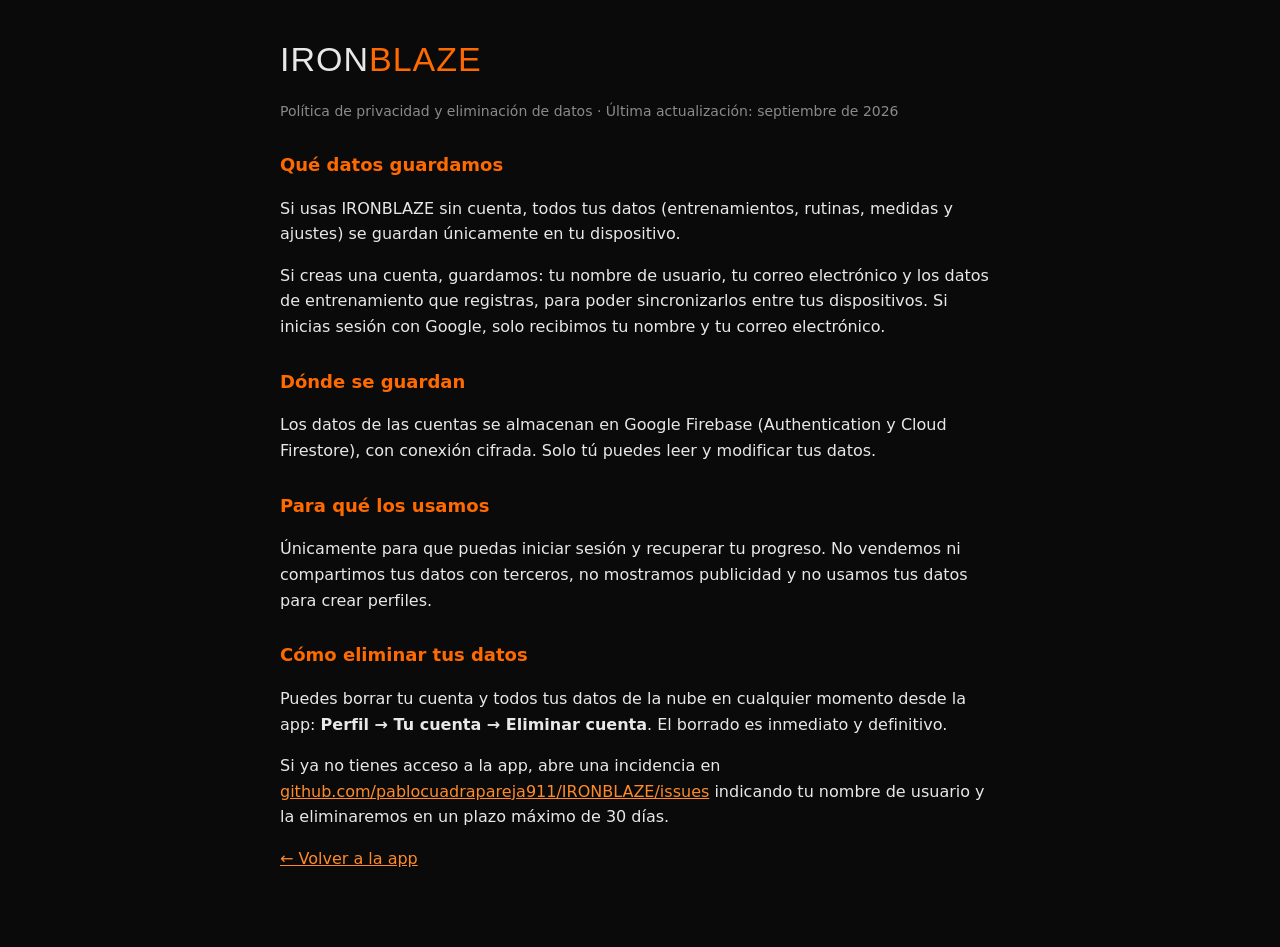
==== privacy.html @ b650caff "1.4.0: index, service worker, privacidad y reglas" ====
<!DOCTYPE html>
<html lang="es">
<head>
  <meta charset="UTF-8">
  <meta name="viewport" content="width=device-width, initial-scale=1">
  <title>Privacidad · IRONBLAZE</title>
  <link rel="icon" href="icon.svg" type="image/svg+xml">
  <style>
    body { margin: 0; background: #0a0a0a; color: #e8e8e8; font: 16px/1.6 system-ui, -apple-system, Segoe UI, Roboto, sans-serif; }
    main { max-width: 720px; margin: 0 auto; padding: 32px 20px 60px; }
    h1 { font-family: Impact, 'Anton', sans-serif; letter-spacing: 1px; font-weight: 400; font-size: 34px; margin: 0 0 4px; }
    h1 b { color: #ff6a00; font-weight: 400; }
    h2 { color: #ff6a00; font-size: 18px; margin-top: 28px; }
    a { color: #ff8a2a; }
    .muted { color: #8a8a8a; font-size: 14px; }
  </style>
</head>
<body>
<main>
  <h1>IRON<b>BLAZE</b></h1>
  <p class="muted">Política de privacidad y eliminación de datos · Última actualización: septiembre de 2026</p>

  <h2>Qué datos guardamos</h2>
  <p>Si usas IRONBLAZE sin cuenta, todos tus datos (entrenamientos, rutinas, medidas y ajustes) se guardan únicamente en tu dispositivo.</p>
  <p>Si creas una cuenta, guardamos: tu nombre de usuario, tu correo electrónico y los datos de entrenamiento que registras, para poder sincronizarlos entre tus dispositivos. Si inicias sesión con Google, solo recibimos tu nombre y tu correo electrónico.</p>

  <h2>Dónde se guardan</h2>
  <p>Los datos de las cuentas se almacenan en Google Firebase (Authentication y Cloud Firestore), con conexión cifrada. Solo tú puedes leer y modificar tus datos.</p>

  <h2>Para qué los usamos</h2>
  <p>Únicamente para que puedas iniciar sesión y recuperar tu progreso. No vendemos ni compartimos tus datos con terceros, no mostramos publicidad y no usamos tus datos para crear perfiles.</p>

  <h2>Cómo eliminar tus datos</h2>
  <p>Puedes borrar tu cuenta y todos tus datos de la nube en cualquier momento desde la app: <b>Perfil → Tu cuenta → Eliminar cuenta</b>. El borrado es inmediato y definitivo.</p>
  <p>Si ya no tienes acceso a la app, abre una incidencia en <a href="https://github.com/pablocuadrapareja911/IRONBLAZE/issues">github.com/pablocuadrapareja911/IRONBLAZE/issues</a> indicando tu nombre de usuario y la eliminaremos en un plazo máximo de 30 días.</p>

  <p class="mt"><a href="./">← Volver a la app</a></p>
</main>
</body>
</html>
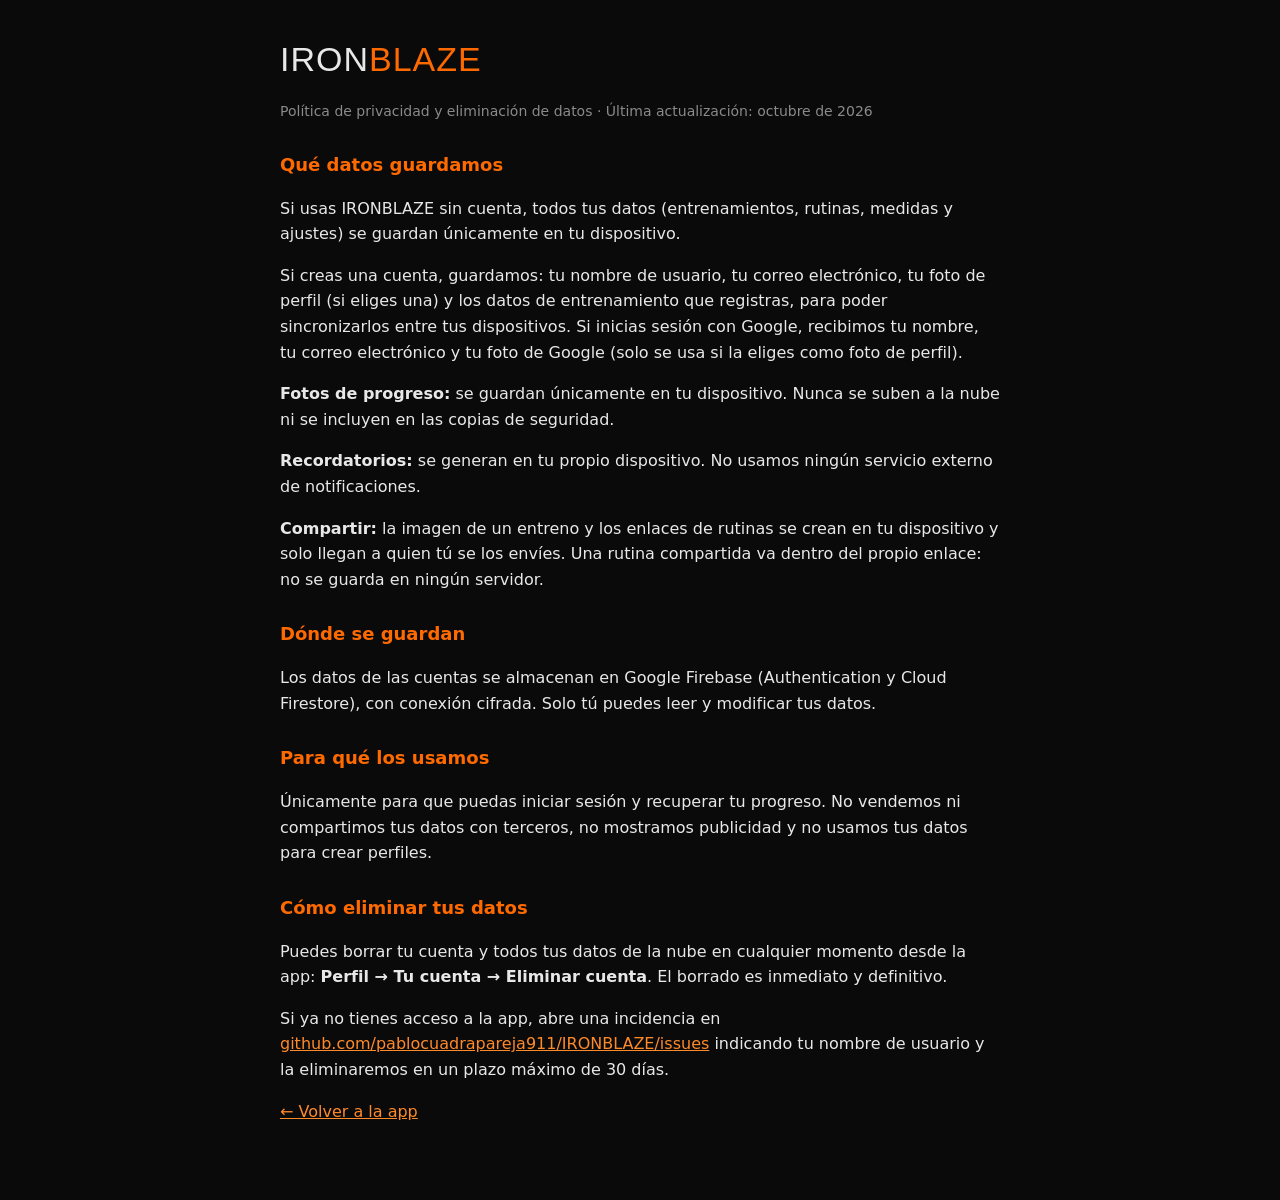
==== commit 3b27d1a7: "Add files via upload" ====
--- a/privacy.html
+++ b/privacy.html
@@ -18,11 +18,14 @@
 <body>
 <main>
   <h1>IRON<b>BLAZE</b></h1>
-  <p class="muted">Política de privacidad y eliminación de datos · Última actualización: septiembre de 2026</p>
+  <p class="muted">Política de privacidad y eliminación de datos · Última actualización: octubre de 2026</p>
 
   <h2>Qué datos guardamos</h2>
   <p>Si usas IRONBLAZE sin cuenta, todos tus datos (entrenamientos, rutinas, medidas y ajustes) se guardan únicamente en tu dispositivo.</p>
-  <p>Si creas una cuenta, guardamos: tu nombre de usuario, tu correo electrónico y los datos de entrenamiento que registras, para poder sincronizarlos entre tus dispositivos. Si inicias sesión con Google, solo recibimos tu nombre y tu correo electrónico.</p>
+  <p>Si creas una cuenta, guardamos: tu nombre de usuario, tu correo electrónico, tu foto de perfil (si eliges una) y los datos de entrenamiento que registras, para poder sincronizarlos entre tus dispositivos. Si inicias sesión con Google, recibimos tu nombre, tu correo electrónico y tu foto de Google (solo se usa si la eliges como foto de perfil).</p>
+  <p><b>Fotos de progreso:</b> se guardan únicamente en tu dispositivo. Nunca se suben a la nube ni se incluyen en las copias de seguridad.</p>
+  <p><b>Recordatorios:</b> se generan en tu propio dispositivo. No usamos ningún servicio externo de notificaciones.</p>
+  <p><b>Compartir:</b> la imagen de un entreno y los enlaces de rutinas se crean en tu dispositivo y solo llegan a quien tú se los envíes. Una rutina compartida va dentro del propio enlace: no se guarda en ningún servidor.</p>
 
   <h2>Dónde se guardan</h2>
   <p>Los datos de las cuentas se almacenan en Google Firebase (Authentication y Cloud Firestore), con conexión cifrada. Solo tú puedes leer y modificar tus datos.</p>
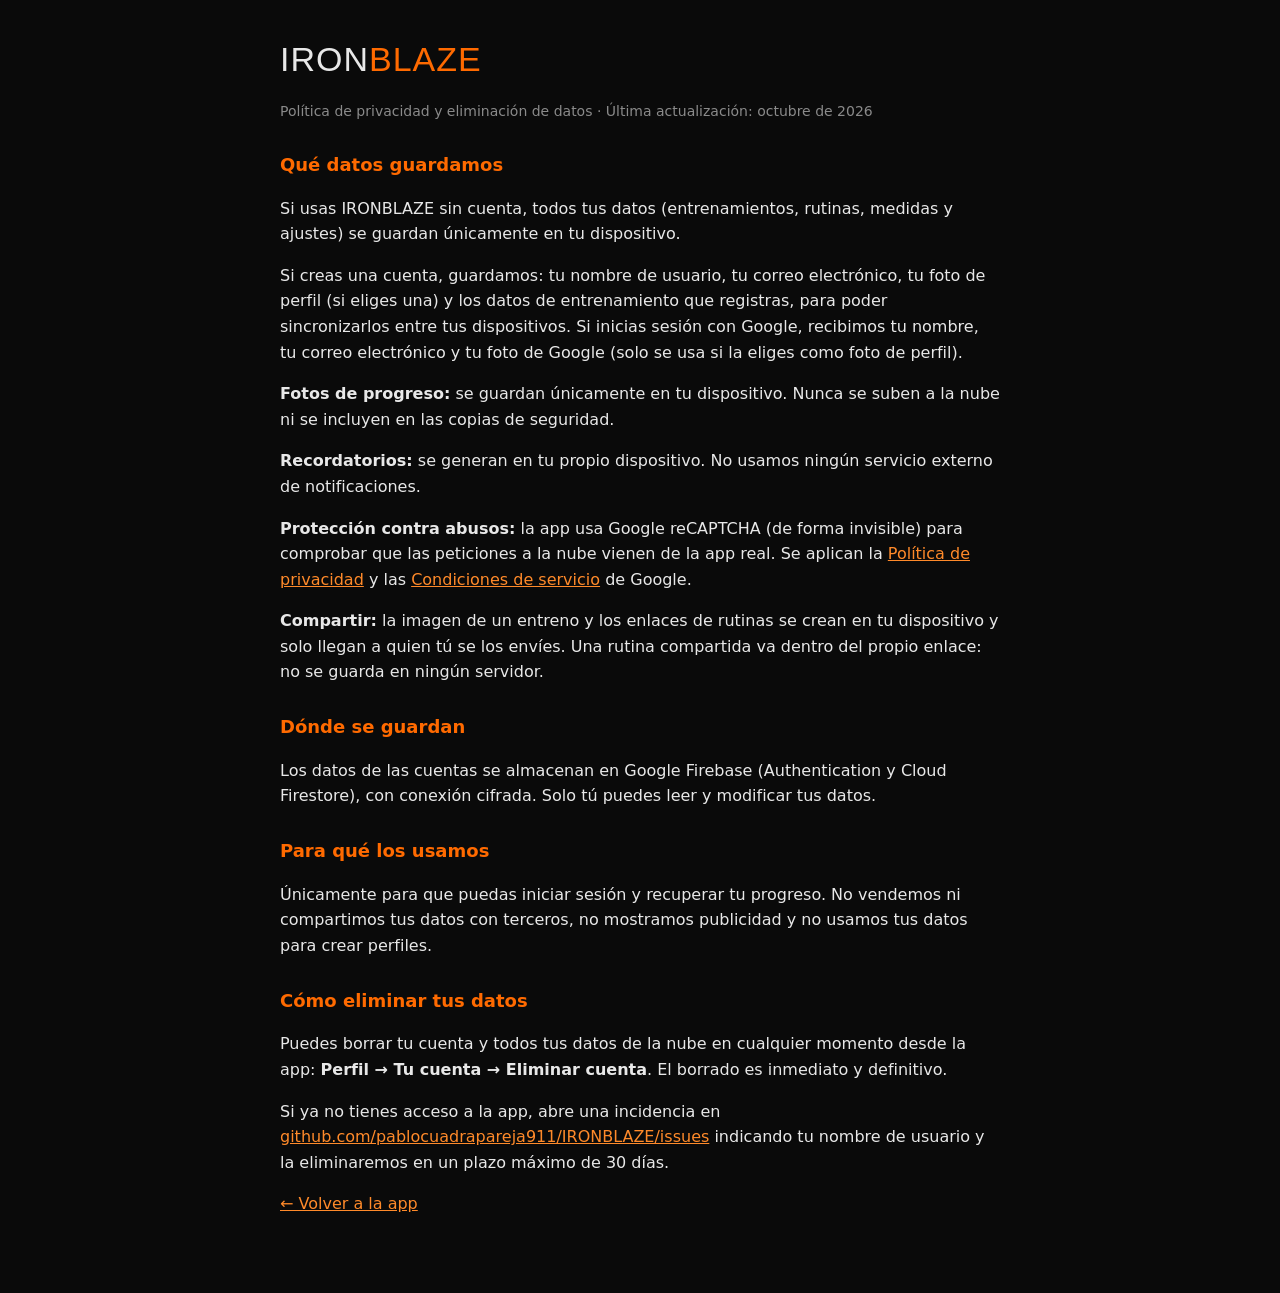
==== commit f15f7e13: "Add files via upload" ====
--- a/privacy.html
+++ b/privacy.html
@@ -25,6 +25,7 @@
   <p>Si creas una cuenta, guardamos: tu nombre de usuario, tu correo electrónico, tu foto de perfil (si eliges una) y los datos de entrenamiento que registras, para poder sincronizarlos entre tus dispositivos. Si inicias sesión con Google, recibimos tu nombre, tu correo electrónico y tu foto de Google (solo se usa si la eliges como foto de perfil).</p>
   <p><b>Fotos de progreso:</b> se guardan únicamente en tu dispositivo. Nunca se suben a la nube ni se incluyen en las copias de seguridad.</p>
   <p><b>Recordatorios:</b> se generan en tu propio dispositivo. No usamos ningún servicio externo de notificaciones.</p>
+  <p><b>Protección contra abusos:</b> la app usa Google reCAPTCHA (de forma invisible) para comprobar que las peticiones a la nube vienen de la app real. Se aplican la <a href="https://policies.google.com/privacy">Política de privacidad</a> y las <a href="https://policies.google.com/terms">Condiciones de servicio</a> de Google.</p>
   <p><b>Compartir:</b> la imagen de un entreno y los enlaces de rutinas se crean en tu dispositivo y solo llegan a quien tú se los envíes. Una rutina compartida va dentro del propio enlace: no se guarda en ningún servidor.</p>
 
   <h2>Dónde se guardan</h2>
